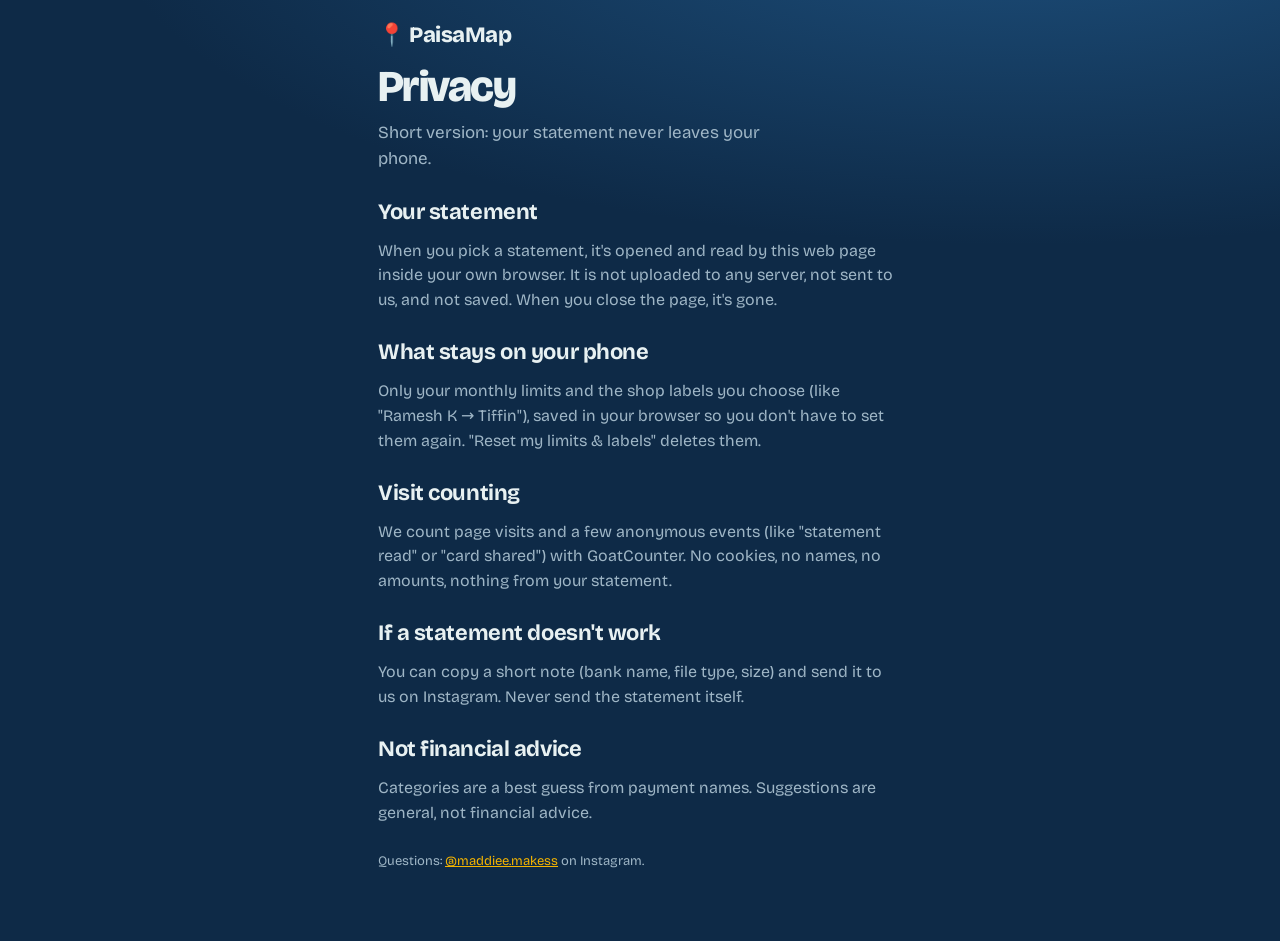
==== privacy.html @ 10bf6267 "Launch polish: link preview image, privacy page, Excel reader loads only when needed (faster first o" ====
<!doctype html><html lang="en"><head><meta charset="utf-8"><meta name="viewport" content="width=device-width, initial-scale=1">
<title>Privacy · PaisaMap</title><link rel="stylesheet" href="assets/style.css?v=9"><link rel="icon" href="icon-192.png"></head>
<body><main><header class="top"><a class="logo" href="/" style="color:inherit;text-decoration:none">📍 PaisaMap</a></header>
<section class="intro"><h1 style="font-size:44px">Privacy</h1><p>Short version: your statement never leaves your phone.</p></section>
<section class="how" style="border:0;padding:0">
<h2>Your statement</h2><p class="note" style="font-size:16px">When you pick a statement, it's opened and read by this web page inside your own browser. It is not uploaded to any server, not sent to us, and not saved. When you close the page, it's gone.</p>
<h2 style="margin-top:22px">What stays on your phone</h2><p class="note" style="font-size:16px">Only your monthly limits and the shop labels you choose (like "Ramesh K → Tiffin"), saved in your browser so you don't have to set them again. "Reset my limits &amp; labels" deletes them.</p>
<h2 style="margin-top:22px">Visit counting</h2><p class="note" style="font-size:16px">We count page visits and a few anonymous events (like "statement read" or "card shared") with GoatCounter. No cookies, no names, no amounts, nothing from your statement.</p>
<h2 style="margin-top:22px">If a statement doesn't work</h2><p class="note" style="font-size:16px">You can copy a short note (bank name, file type, size) and send it to us on Instagram. Never send the statement itself.</p>
<h2 style="margin-top:22px">Not financial advice</h2><p class="note" style="font-size:16px">Categories are a best guess from payment names. Suggestions are general, not financial advice.</p>
<p class="foot" style="text-align:left">Questions: <a href="https://www.instagram.com/maddiee.makess/">@maddiee.makess</a> on Instagram.</p>
</section></main></body></html>
---- assets/style.css ----
/* PaisaMap — money as a map. Deep sea-blue chart, marigold route, pink for spending. */
@font-face{font-family:"Bricolage";src:url(../fonts/bricolage.woff2) format("woff2");font-weight:200 800;font-display:swap}
:root{
  --sea:#0e2a47;--sea2:#123657;--sea3:#17436b;--land:#1f6f6b;--route:#f4b400;--spend:#ff5c8a;--mist:#e8f1f2;--fog:#9fb6c6;--ok:#4fd1a5;
  --line:rgba(159,182,198,.18);--r-lg:26px;--r-md:16px;--r-sm:10px;
  --ease:cubic-bezier(.2,.8,.2,1);--spring:cubic-bezier(.34,1.56,.64,1);
  --font:"Bricolage",system-ui,-apple-system,"Segoe UI",Roboto,sans-serif;
}
*{box-sizing:border-box}
html{background:var(--sea)}
body{margin:0;min-height:100vh;color:var(--mist);font:16px/1.55 var(--font);font-optical-sizing:auto;-webkit-text-size-adjust:100%;-webkit-tap-highlight-color:transparent;
  background:radial-gradient(120% 60% at 80% -10%,#1d4f7c 0,transparent 60%),var(--sea)}
main{max-width:560px;margin:0 auto;padding:0 18px 56px}
a{color:var(--route)}
button,select,input,textarea{font:inherit;color:inherit}
:focus-visible{outline:2px solid var(--route);outline-offset:3px;border-radius:6px}
.top{display:flex;align-items:center;justify-content:space-between;padding:18px 0 4px}
.logo{display:inline-flex;align-items:center;gap:6px;font-weight:800;font-size:22px;letter-spacing:-.02em}
.safe{font-size:13px;color:var(--ok)}
.hero-map{margin:0 -18px;-webkit-mask-image:radial-gradient(ellipse 70% 72% at 50% 50%,#000 50%,transparent 100%);mask-image:radial-gradient(ellipse 70% 72% at 50% 50%,#000 50%,transparent 100%)}
#route{width:100%;height:auto;display:block;overflow:hidden}
#route .trail{fill:none;stroke:var(--route);stroke-width:3;stroke-linecap:round;stroke-dasharray:2 9;opacity:.9}
#route .pin circle{fill:var(--sea);stroke:var(--fog);stroke-width:1.5;transition:stroke .3s}
#route .pin text{font-size:14px;text-anchor:middle}
#route .pin .pl{font-size:11px;font-weight:700;fill:var(--fog);font-family:var(--font)}
#route .pin .pp{transform-box:fill-box;transform-origin:center;transition:transform .45s var(--spring)}
#route .pin.hit .pp{transform:scale(1.18)}#route .pin.hit circle{stroke:var(--route)}#route .pin.hit .pl{fill:var(--route)}
#coin circle{fill:var(--route);filter:drop-shadow(0 0 8px rgba(244,180,0,.8))}
#coin text{font-size:11px;font-weight:900;text-anchor:middle;fill:var(--sea);font-family:system-ui,sans-serif}
.intro h1{font-size:clamp(40px,12.5vw,64px);line-height:.95;letter-spacing:-.035em;font-weight:800;margin:10px 0 12px;font-variation-settings:"opsz" 96}
.intro p{color:var(--fog);margin:0 0 22px;max-width:36ch;font-size:17px}
.upload{position:relative;overflow:hidden;display:flex;align-items:center;gap:14px;padding:18px 20px;border-radius:var(--r-lg);background:var(--route);color:var(--sea);cursor:pointer;
  box-shadow:0 10px 30px -10px rgba(244,180,0,.55);transition:transform .25s var(--spring),box-shadow .25s}
.upload b{display:block;font-size:20px;letter-spacing:-.01em}.upload small{display:block;font-size:14px;opacity:.75;font-weight:600}
.up-ic{display:grid;place-items:center;width:44px;height:44px;border-radius:50%;background:var(--sea);color:var(--route);font-size:22px;font-weight:900;transition:transform .35s var(--spring)}
.upload:hover{transform:translateY(-2px);box-shadow:0 16px 36px -12px rgba(244,180,0,.7)}.upload:hover .up-ic{transform:translateY(-3px)}
.upload:active{transform:scale(.97)}
.upload.on{transform:scale(1.02);box-shadow:0 0 0 6px rgba(244,180,0,.25)}
.upload.busy .up-ic{animation:spin 1s linear infinite}
@keyframes spin{to{transform:rotate(360deg)}}
.ghost{display:block;margin:12px auto 0;background:none;border:0;color:var(--mist);font-weight:700;padding:10px 6px;text-decoration:underline;text-underline-offset:4px;text-decoration-color:rgba(232,241,242,.35);cursor:pointer;transition:text-decoration-color .2s}
.ghost:hover{text-decoration-color:var(--route)}
.status{min-height:1.4em;margin:8px 0 0;color:var(--route);text-align:center;font-weight:700}.status.bad{color:var(--spend)}
.lock{color:var(--fog);text-align:center;font-size:14px;margin:4px 0 30px}
.legend h2,.how h2{font-size:22px;letter-spacing:-.02em;margin:0 0 10px}
.legend ul{list-style:none;margin:0 0 28px 14px;padding:0 0 0 14px;border-left:2px dashed rgba(244,180,0,.45)}
.legend li{position:relative;padding:8px 0 8px 18px;color:var(--fog);font-size:15px}
.legend li span{position:absolute;left:-30px;top:8px;display:grid;place-items:center;width:30px;height:30px;border-radius:50%;background:var(--sea2);border:1px solid var(--line);font-size:14px}
.legend li b{display:block;color:var(--mist);font-size:17px}
.how{border-top:1px solid var(--line);padding-top:20px}
details{border-bottom:1px solid var(--line)}details summary{cursor:pointer;font-weight:700;padding:12px 0;list-style:none;display:flex;justify-content:space-between}
details summary::-webkit-details-marker{display:none}details summary::after{content:"+";color:var(--route);font-weight:800;transition:transform .3s var(--ease)}
details[open] summary::after{transform:rotate(45deg)}details p{color:var(--fog);margin:0 0 14px}
.card details{border:0}
.foot{color:var(--fog);font-size:13px;text-align:center;margin-top:26px}
.small-btn{background:var(--sea2);border:1px solid var(--line);border-radius:99px;padding:8px 14px;font-size:14px;font-weight:700;cursor:pointer;transition:transform .2s var(--spring),background .2s}
.small-btn:hover{background:var(--sea3)}.small-btn:active{transform:scale(.95)}
.card{background:var(--sea2);border:1px solid var(--line);border-radius:var(--r-md);padding:18px;margin:14px 0}
.card h3{margin:0 0 12px;font-size:20px;letter-spacing:-.015em}.card h4{margin:16px 0 8px}
.note{color:var(--fog);font-size:14px;margin:10px 0 0}
.kicker{color:var(--fog);font-size:14px;margin:0}
.hero{background:transparent;border:0;padding:6px 0 0;margin-top:6px}
.hero h2{font-size:clamp(34px,10vw,52px);line-height:1;letter-spacing:-.035em;margin:6px 0 16px;font-weight:800}
.hero h2 b{display:block;color:var(--route)}
.row3{display:grid;grid-template-columns:repeat(3,1fr);gap:8px}.row3 div,.row2 div{background:var(--sea2);border:1px solid var(--line);border-radius:var(--r-sm);padding:10px}
.row3 span,.row2 span{display:block;font-size:12px;color:var(--fog)}.row3 b{font-size:19px}.row2 b{font-size:18px}
.g{color:var(--ok)}.r{color:var(--spend)}.y{color:var(--route)!important}
.months{margin-top:4px}.mrow{display:grid;grid-template-columns:44px 1fr auto;align-items:center;gap:10px;margin:7px 0;font-size:14px}
.mrow .mn{color:var(--fog);font-weight:700}.mt{height:12px;border-radius:99px;background:rgba(255,255,255,.06);overflow:hidden}
.mt i,.hb-t i,.lim-t i,.split i{display:block;height:100%;border-radius:99px;transform-origin:left;transform:scaleX(0);transition:transform .9s var(--ease)}
.go .mt i,.go .hb-t i,.go .lim-t i,.go .split i{transform:scaleX(1)}
.mt i{background:#4f86c6}.mrow b{white-space:nowrap;min-width:82px;text-align:right}
.mrow.hi .mn,.mrow.hi b{color:var(--route)}.mrow.hi .mt i{background:var(--route)}
.hb{display:grid;grid-template-columns:44% 1fr auto;align-items:center;gap:10px;margin:9px 0;font-size:14px}
.hb-t{background:rgba(255,255,255,.06);border-radius:99px;height:12px;overflow:hidden}
.hb-v{text-align:right;font-weight:700;white-space:nowrap}.hb-v small{display:block;font-weight:500;color:var(--fog);font-size:11px}
.small .big{margin:0;color:var(--fog)}.small .huge{font-size:48px;font-weight:800;letter-spacing:-.03em;color:var(--route);margin:0;line-height:1.1}
.reg{display:flex;align-items:center;justify-content:space-between;gap:10px;padding:10px 0;border-top:1px solid var(--line)}
.reg b{display:block}.reg small{color:var(--fog)}
select,input,textarea{background:var(--sea);border:1px solid var(--line);border-radius:var(--r-sm);padding:10px;font-size:15px}
.reg select{max-width:50%;font-size:13px;padding:7px}
.split{height:14px;border-radius:99px;background:var(--route);overflow:hidden;margin-bottom:12px}.split i{background:#7f9cc7}
.row2{display:grid;grid-template-columns:1fr 1fr;gap:8px}
.pl{display:flex;justify-content:space-between;gap:10px;padding:10px 0;border-top:1px solid var(--line);font-size:15px}.pl b{color:var(--ok);white-space:nowrap}.pl small{color:var(--fog);font-size:12px}
.tot{display:flex;justify-content:space-between;align-items:center;background:rgba(79,209,165,.12);border:1px solid rgba(79,209,165,.45);border-radius:var(--r-sm);padding:12px;margin-top:10px}.tot b{color:var(--ok);font-size:20px}
.persona{text-align:center;background:linear-gradient(160deg,var(--sea3),#3b2a6b);border:0;border-radius:var(--r-lg)}
.persona .emo{font-size:60px;margin:6px 0;display:inline-block}.persona h3{font-size:30px;margin:0}
.go .persona .emo{animation:bob 2.6s ease-in-out infinite}@keyframes bob{50%{transform:translateY(-6px) rotate(-4deg)}}
canvas{width:100%;height:auto;border-radius:var(--r-md);display:block}
.btns{display:flex;gap:10px;margin-top:12px}.btns button{flex:1;border:0;border-radius:var(--r-sm);padding:13px;font-weight:800;background:var(--route);color:var(--sea);cursor:pointer;transition:transform .2s var(--spring)}
.btns .alt{background:var(--sea3);color:var(--mist)}.btns button:active{transform:scale(.96)}
.list{max-height:420px;overflow:auto}.tx{display:grid;grid-template-columns:56px 1fr auto;gap:8px;padding:7px 0;border-top:1px solid var(--line);font-size:14px}.tx span:first-child{color:var(--fog)}
.demo-note{background:rgba(244,180,0,.12);border:1px solid rgba(244,180,0,.45);border-radius:var(--r-sm);padding:9px 12px;margin:12px 0 0;font-size:14px}
.track{border-color:rgba(244,180,0,.35)}
.alerts p{margin:0 0 8px;padding:10px 12px;border-radius:var(--r-sm);background:rgba(255,92,138,.12);border:1px solid rgba(255,92,138,.45);font-size:14px;animation:pop .5s var(--spring) both}
@keyframes pop{from{opacity:0;transform:scale(.94)}}
.lim{margin:12px 0}.lim-h{display:flex;justify-content:space-between;font-size:14px}.lim-t{height:12px;border-radius:99px;background:rgba(255,255,255,.07);overflow:hidden;margin:5px 0}
.lim-t i{background:#4f86c6}.lim.ok .lim-t i{background:var(--ok)}.lim.warn .lim-t i{background:var(--route)}.lim.over .lim-t i{background:var(--spend)}
.lim-f{display:flex;justify-content:space-between;font-size:13px;color:var(--fog)}.lim.over .lim-f{color:var(--spend)}.lim.warn .lim-f{color:var(--route)}
.link{background:none;border:0;color:var(--route);font-weight:700;padding:0;font-size:13px;text-decoration:underline;text-underline-offset:3px;cursor:pointer}
.chipb{background:var(--sea);border:1px solid var(--line);border-radius:99px;padding:6px 11px;font-size:13px;margin:3px 2px;cursor:pointer;transition:transform .2s var(--spring),border-color .2s}
.chipb:hover{border-color:var(--route)}.chipb:active{transform:scale(.94)}
.add{border-top:1px solid var(--line);margin-top:14px}.add-row{display:flex;gap:8px;margin-bottom:8px}
.add input,.add select,.add textarea{flex:1;min-width:0}.add textarea{width:100%;margin:6px 0}
.add button:not(.link){border:0;border-radius:var(--r-sm);padding:10px 18px;font-weight:800;background:var(--route);color:var(--sea);cursor:pointer;transition:transform .2s var(--spring)}
.add button:not(.link):active{transform:scale(.94)}
.go > .card,.go > .hero{animation:rise .6s var(--ease) both}
.go > :nth-child(2){animation-delay:.06s}.go > :nth-child(3){animation-delay:.12s}.go > :nth-child(4){animation-delay:.18s}.go > :nth-child(5){animation-delay:.24s}
@keyframes rise{from{opacity:0;transform:translateY(16px)}}
.ripple{position:absolute;border-radius:50%;pointer-events:none;background:rgba(255,255,255,.45);transform:scale(0);animation:rip .6s var(--ease) forwards}
@keyframes rip{to{transform:scale(1);opacity:0}}
@media (prefers-reduced-motion:reduce){*,*::before,*::after{animation:none!important;transition:none!important}.mt i,.hb-t i,.lim-t i,.split i{transform:none}}
.roast .rl{margin:0 0 10px;padding:12px 14px;border-radius:var(--r-sm);background:rgba(255,92,138,.10);border-left:3px solid var(--spend);font-weight:600}
.go .roast .rl{animation:rise .5s var(--ease) both;animation-delay:calc(.35s + var(--i) * .12s)}
.seg{display:flex;gap:6px;background:var(--sea);border:1px solid var(--line);border-radius:99px;padding:4px;margin:4px 0 12px}
.seg button{flex:1;border:0;background:none;border-radius:99px;padding:8px;font-weight:700;color:var(--fog);cursor:pointer;transition:background .25s var(--ease),color .25s}
.seg button.on{background:var(--route);color:var(--sea)}
.help{border-color:rgba(255,92,138,.45)}.help h3{margin-top:0}.help p{color:var(--fog)}.help label{display:flex;align-items:center;gap:10px;font-weight:700}.help select{flex:1}
.btnlike{display:flex;align-items:center;justify-content:center;flex:1;border-radius:var(--r-sm);padding:13px;font-weight:800;text-decoration:none;background:var(--sea3);color:var(--mist)}
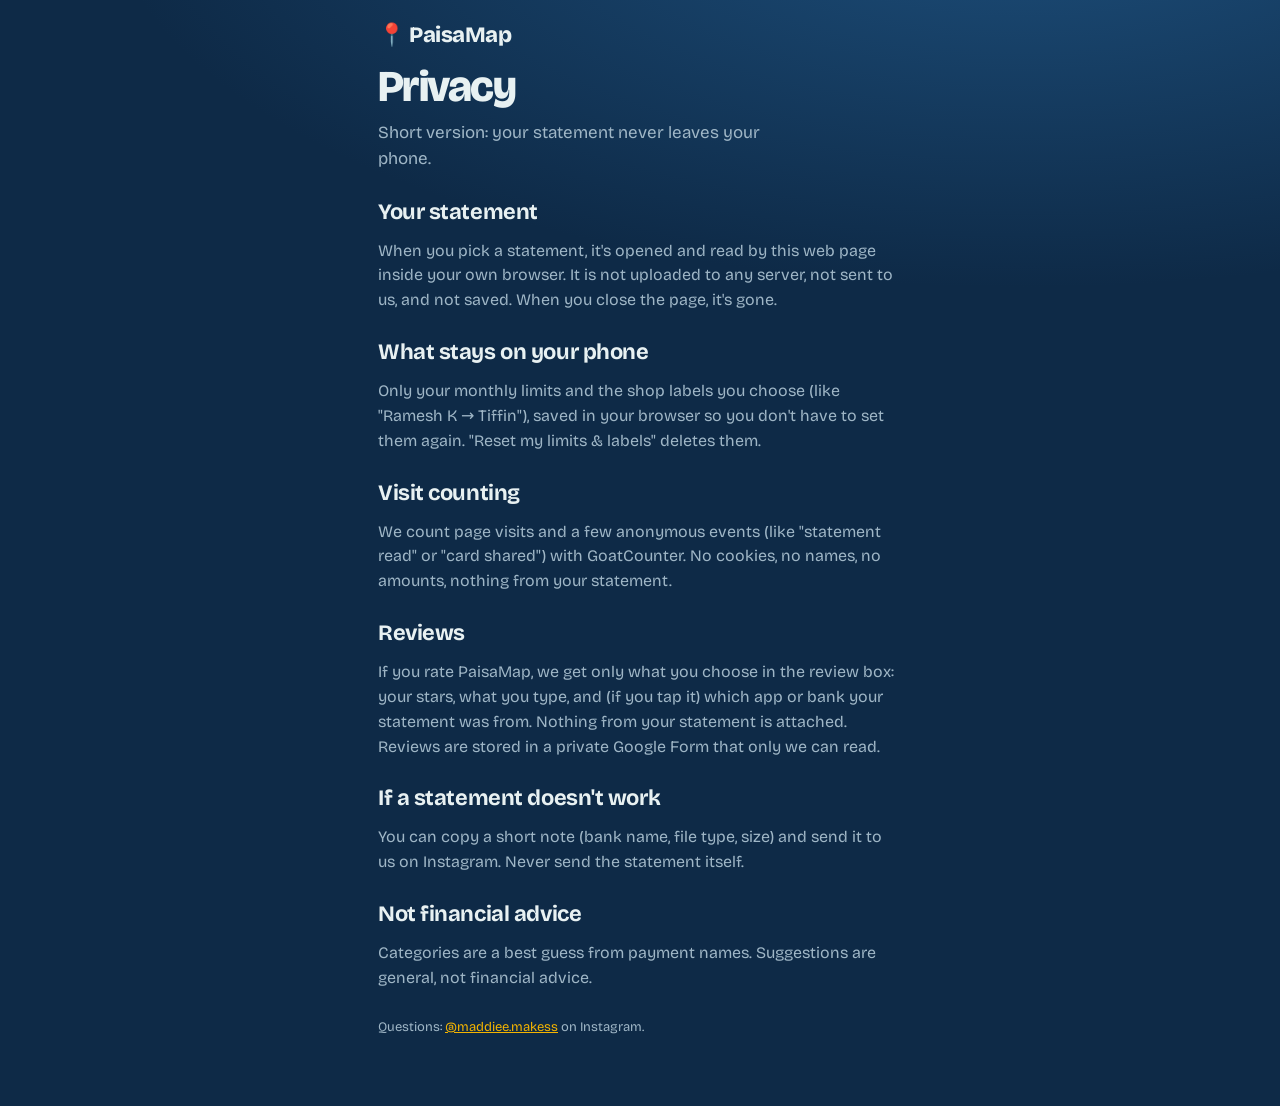
==== commit c97ddf41: "Review box: star rating, optional note and statement source, sent to a private Google Form; privacy " ====
--- a/privacy.html
+++ b/privacy.html
@@ -1,11 +1,12 @@
 <!doctype html><html lang="en"><head><meta charset="utf-8"><meta name="viewport" content="width=device-width, initial-scale=1">
-<title>Privacy · PaisaMap</title><link rel="stylesheet" href="assets/style.css?v=9"><link rel="icon" href="icon-192.png"></head>
+<title>Privacy · PaisaMap</title><link rel="stylesheet" href="assets/style.css?v=11"><link rel="icon" href="icon-192.png"></head>
 <body><main><header class="top"><a class="logo" href="/" style="color:inherit;text-decoration:none">📍 PaisaMap</a></header>
 <section class="intro"><h1 style="font-size:44px">Privacy</h1><p>Short version: your statement never leaves your phone.</p></section>
 <section class="how" style="border:0;padding:0">
 <h2>Your statement</h2><p class="note" style="font-size:16px">When you pick a statement, it's opened and read by this web page inside your own browser. It is not uploaded to any server, not sent to us, and not saved. When you close the page, it's gone.</p>
 <h2 style="margin-top:22px">What stays on your phone</h2><p class="note" style="font-size:16px">Only your monthly limits and the shop labels you choose (like "Ramesh K → Tiffin"), saved in your browser so you don't have to set them again. "Reset my limits &amp; labels" deletes them.</p>
 <h2 style="margin-top:22px">Visit counting</h2><p class="note" style="font-size:16px">We count page visits and a few anonymous events (like "statement read" or "card shared") with GoatCounter. No cookies, no names, no amounts, nothing from your statement.</p>
+<h2 style="margin-top:22px">Reviews</h2><p class="note" style="font-size:16px">If you rate PaisaMap, we get only what you choose in the review box: your stars, what you type, and (if you tap it) which app or bank your statement was from. Nothing from your statement is attached. Reviews are stored in a private Google Form that only we can read.</p>
 <h2 style="margin-top:22px">If a statement doesn't work</h2><p class="note" style="font-size:16px">You can copy a short note (bank name, file type, size) and send it to us on Instagram. Never send the statement itself.</p>
 <h2 style="margin-top:22px">Not financial advice</h2><p class="note" style="font-size:16px">Categories are a best guess from payment names. Suggestions are general, not financial advice.</p>
 <p class="foot" style="text-align:left">Questions: <a href="https://www.instagram.com/maddiee.makess/">@maddiee.makess</a> on Instagram.</p>
--- a/assets/style.css
+++ b/assets/style.css
@@ -117,3 +117,26 @@
 .seg button.on{background:var(--route);color:var(--sea)}
 .help{border-color:rgba(255,92,138,.45)}.help h3{margin-top:0}.help p{color:var(--fog)}.help label{display:flex;align-items:center;gap:10px;font-weight:700}.help select{flex:1}
 .btnlike{display:flex;align-items:center;justify-content:center;flex:1;border-radius:var(--r-sm);padding:13px;font-weight:800;text-decoration:none;background:var(--sea3);color:var(--mist)}
+
+/* review box */
+.review{border-color:rgba(244,180,0,.35)}
+.stars{display:flex;gap:6px;margin:4px 0 2px}
+.stars button{border:0;background:none;font-size:40px;line-height:1;padding:2px 4px;color:rgba(159,182,198,.28);cursor:pointer;transition:color .2s var(--ease),transform .25s var(--spring)}
+.stars button.lit{color:var(--route)}
+.stars button.pop{animation:starpop .35s var(--spring)}
+@keyframes starpop{0%{transform:scale(1)}45%{transform:scale(1.35) rotate(-8deg)}100%{transform:scale(1)}}
+.stars button:focus-visible,.chips button:focus-visible,.rv-send:focus-visible{outline:2px solid var(--route);outline-offset:2px;border-radius:8px}
+.rv-word{margin:2px 0 12px;color:var(--route);font-weight:700;min-height:1.3em}
+.review textarea{width:100%;box-sizing:border-box;background:var(--sea);border:1px solid var(--line);border-radius:var(--r-sm);padding:12px;color:var(--mist);resize:vertical}
+.review textarea:focus{outline:2px solid var(--route);outline-offset:0}
+.rv-q{margin:14px 0 8px;font-weight:700}.rv-q span{color:var(--fog);font-weight:500}
+.chips{display:flex;flex-wrap:wrap;gap:8px}
+.chips button{border:1px solid var(--line);background:var(--sea);color:var(--mist);border-radius:99px;padding:8px 14px;font-weight:600;cursor:pointer;transition:background .2s,color .2s,transform .2s var(--spring)}
+.chips button.on{background:var(--route);color:var(--sea);border-color:var(--route)}
+.chips button:active{transform:scale(.95)}
+.rv-send{display:block;width:100%;margin-top:16px;border:0;border-radius:var(--r-sm);padding:14px;font-weight:800;background:var(--route);color:var(--sea);cursor:pointer;transition:transform .2s var(--spring),opacity .2s}
+.rv-send:disabled{opacity:.4;cursor:default}.rv-send:not(:disabled):active{transform:scale(.97)}
+.rv-safe{margin:10px 0 0;font-size:13px;color:var(--fog)}
+.review.done{text-align:center;animation:fadein .4s var(--ease)}
+@keyframes fadein{from{opacity:0;transform:translateY(6px)}to{opacity:1;transform:none}}
+@media (prefers-reduced-motion:reduce){.stars button.pop,.review.done{animation:none}}
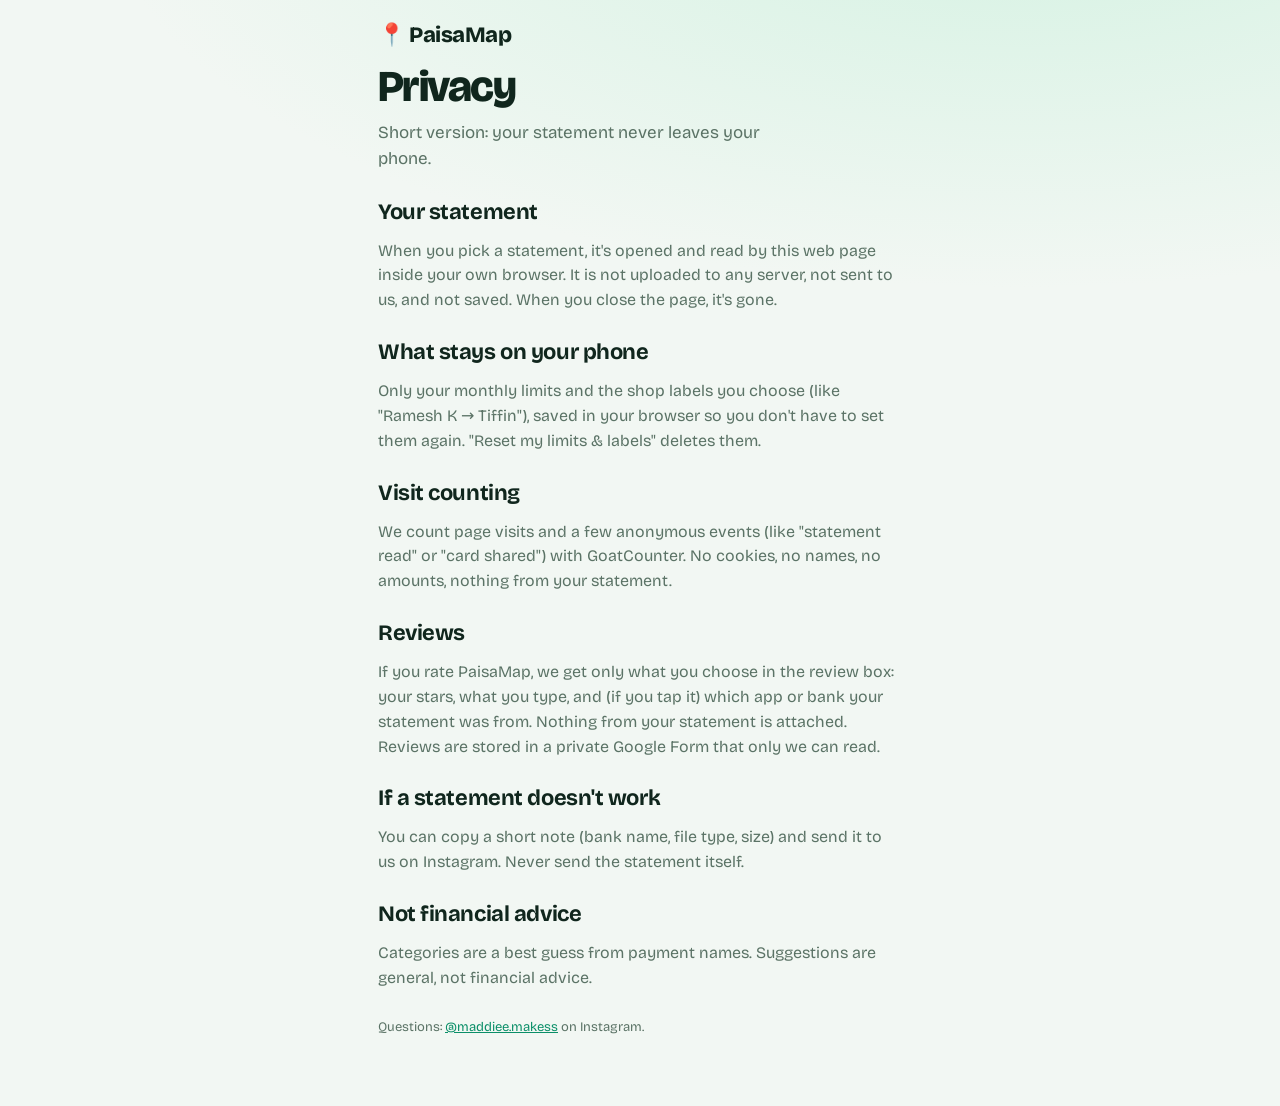
==== commit e08adfe6: "Fresh Mint theme: light mint background, green accent, gold stars; share cards, map, link preview im" ====
--- a/privacy.html
+++ b/privacy.html
@@ -1,5 +1,5 @@
 <!doctype html><html lang="en"><head><meta charset="utf-8"><meta name="viewport" content="width=device-width, initial-scale=1">
-<title>Privacy · PaisaMap</title><link rel="stylesheet" href="assets/style.css?v=11"><link rel="icon" href="icon-192.png"></head>
+<title>Privacy · PaisaMap</title><link rel="stylesheet" href="assets/style.css?v=12"><link rel="icon" href="icon-192.png"></head>
 <body><main><header class="top"><a class="logo" href="/" style="color:inherit;text-decoration:none">📍 PaisaMap</a></header>
 <section class="intro"><h1 style="font-size:44px">Privacy</h1><p>Short version: your statement never leaves your phone.</p></section>
 <section class="how" style="border:0;padding:0">
--- a/assets/style.css
+++ b/assets/style.css
@@ -1,15 +1,15 @@
-/* PaisaMap — money as a map. Deep sea-blue chart, marigold route, pink for spending. */
+/* PaisaMap — money as a map. Fresh mint: paper-white map, deep green route, red for overspending, gold for stars. */
 @font-face{font-family:"Bricolage";src:url(../fonts/bricolage.woff2) format("woff2");font-weight:200 800;font-display:swap}
 :root{
-  --sea:#0e2a47;--sea2:#123657;--sea3:#17436b;--land:#1f6f6b;--route:#f4b400;--spend:#ff5c8a;--mist:#e8f1f2;--fog:#9fb6c6;--ok:#4fd1a5;
-  --line:rgba(159,182,198,.18);--r-lg:26px;--r-md:16px;--r-sm:10px;
+  --sea:#f2f7f3;--sea2:#ffffff;--sea3:#e3eee7;--land:#cfe9db;--route:#0b8f68;--spend:#e5484d;--mist:#10261d;--fog:#5b7366;--ok:#0b8f68;--gold:#f5a524;--bar:#9fd0b8;--on:#ffffff;
+  --line:rgba(16,38,29,.10);--r-lg:26px;--r-md:16px;--r-sm:10px;
   --ease:cubic-bezier(.2,.8,.2,1);--spring:cubic-bezier(.34,1.56,.64,1);
   --font:"Bricolage",system-ui,-apple-system,"Segoe UI",Roboto,sans-serif;
 }
 *{box-sizing:border-box}
 html{background:var(--sea)}
 body{margin:0;min-height:100vh;color:var(--mist);font:16px/1.55 var(--font);font-optical-sizing:auto;-webkit-text-size-adjust:100%;-webkit-tap-highlight-color:transparent;
-  background:radial-gradient(120% 60% at 80% -10%,#1d4f7c 0,transparent 60%),var(--sea)}
+  background:radial-gradient(120% 60% at 80% -10%,#d4f2e2 0,transparent 60%),var(--sea)}
 main{max-width:560px;margin:0 auto;padding:0 18px 56px}
 a{color:var(--route)}
 button,select,input,textarea{font:inherit;color:inherit}
@@ -20,30 +20,30 @@
 .hero-map{margin:0 -18px;-webkit-mask-image:radial-gradient(ellipse 70% 72% at 50% 50%,#000 50%,transparent 100%);mask-image:radial-gradient(ellipse 70% 72% at 50% 50%,#000 50%,transparent 100%)}
 #route{width:100%;height:auto;display:block;overflow:hidden}
 #route .trail{fill:none;stroke:var(--route);stroke-width:3;stroke-linecap:round;stroke-dasharray:2 9;opacity:.9}
-#route .pin circle{fill:var(--sea);stroke:var(--fog);stroke-width:1.5;transition:stroke .3s}
+#route .pin circle{fill:var(--sea2);stroke:var(--fog);stroke-width:1.5;transition:stroke .3s}
 #route .pin text{font-size:14px;text-anchor:middle}
 #route .pin .pl{font-size:11px;font-weight:700;fill:var(--fog);font-family:var(--font)}
 #route .pin .pp{transform-box:fill-box;transform-origin:center;transition:transform .45s var(--spring)}
 #route .pin.hit .pp{transform:scale(1.18)}#route .pin.hit circle{stroke:var(--route)}#route .pin.hit .pl{fill:var(--route)}
-#coin circle{fill:var(--route);filter:drop-shadow(0 0 8px rgba(244,180,0,.8))}
-#coin text{font-size:11px;font-weight:900;text-anchor:middle;fill:var(--sea);font-family:system-ui,sans-serif}
+#coin circle{fill:var(--route);filter:drop-shadow(0 0 8px rgba(11,143,104,.8))}
+#coin text{font-size:11px;font-weight:900;text-anchor:middle;fill:var(--on);font-family:system-ui,sans-serif}
 .intro h1{font-size:clamp(40px,12.5vw,64px);line-height:.95;letter-spacing:-.035em;font-weight:800;margin:10px 0 12px;font-variation-settings:"opsz" 96}
 .intro p{color:var(--fog);margin:0 0 22px;max-width:36ch;font-size:17px}
-.upload{position:relative;overflow:hidden;display:flex;align-items:center;gap:14px;padding:18px 20px;border-radius:var(--r-lg);background:var(--route);color:var(--sea);cursor:pointer;
-  box-shadow:0 10px 30px -10px rgba(244,180,0,.55);transition:transform .25s var(--spring),box-shadow .25s}
+.upload{position:relative;overflow:hidden;display:flex;align-items:center;gap:14px;padding:18px 20px;border-radius:var(--r-lg);background:var(--route);color:var(--on);cursor:pointer;
+  box-shadow:0 10px 30px -10px rgba(11,143,104,.55);transition:transform .25s var(--spring),box-shadow .25s}
 .upload b{display:block;font-size:20px;letter-spacing:-.01em}.upload small{display:block;font-size:14px;opacity:.75;font-weight:600}
 .up-ic{display:grid;place-items:center;width:44px;height:44px;border-radius:50%;background:var(--sea);color:var(--route);font-size:22px;font-weight:900;transition:transform .35s var(--spring)}
-.upload:hover{transform:translateY(-2px);box-shadow:0 16px 36px -12px rgba(244,180,0,.7)}.upload:hover .up-ic{transform:translateY(-3px)}
+.upload:hover{transform:translateY(-2px);box-shadow:0 16px 36px -12px rgba(11,143,104,.7)}.upload:hover .up-ic{transform:translateY(-3px)}
 .upload:active{transform:scale(.97)}
-.upload.on{transform:scale(1.02);box-shadow:0 0 0 6px rgba(244,180,0,.25)}
+.upload.on{transform:scale(1.02);box-shadow:0 0 0 6px rgba(11,143,104,.25)}
 .upload.busy .up-ic{animation:spin 1s linear infinite}
 @keyframes spin{to{transform:rotate(360deg)}}
-.ghost{display:block;margin:12px auto 0;background:none;border:0;color:var(--mist);font-weight:700;padding:10px 6px;text-decoration:underline;text-underline-offset:4px;text-decoration-color:rgba(232,241,242,.35);cursor:pointer;transition:text-decoration-color .2s}
+.ghost{display:block;margin:12px auto 0;background:none;border:0;color:var(--mist);font-weight:700;padding:10px 6px;text-decoration:underline;text-underline-offset:4px;text-decoration-color:rgba(16,38,29,.3);cursor:pointer;transition:text-decoration-color .2s}
 .ghost:hover{text-decoration-color:var(--route)}
 .status{min-height:1.4em;margin:8px 0 0;color:var(--route);text-align:center;font-weight:700}.status.bad{color:var(--spend)}
 .lock{color:var(--fog);text-align:center;font-size:14px;margin:4px 0 30px}
 .legend h2,.how h2{font-size:22px;letter-spacing:-.02em;margin:0 0 10px}
-.legend ul{list-style:none;margin:0 0 28px 14px;padding:0 0 0 14px;border-left:2px dashed rgba(244,180,0,.45)}
+.legend ul{list-style:none;margin:0 0 28px 14px;padding:0 0 0 14px;border-left:2px dashed rgba(11,143,104,.45)}
 .legend li{position:relative;padding:8px 0 8px 18px;color:var(--fog);font-size:15px}
 .legend li span{position:absolute;left:-30px;top:8px;display:grid;place-items:center;width:30px;height:30px;border-radius:50%;background:var(--sea2);border:1px solid var(--line);font-size:14px}
 .legend li b{display:block;color:var(--mist);font-size:17px}
@@ -66,63 +66,63 @@
 .row3 span,.row2 span{display:block;font-size:12px;color:var(--fog)}.row3 b{font-size:19px}.row2 b{font-size:18px}
 .g{color:var(--ok)}.r{color:var(--spend)}.y{color:var(--route)!important}
 .months{margin-top:4px}.mrow{display:grid;grid-template-columns:44px 1fr auto;align-items:center;gap:10px;margin:7px 0;font-size:14px}
-.mrow .mn{color:var(--fog);font-weight:700}.mt{height:12px;border-radius:99px;background:rgba(255,255,255,.06);overflow:hidden}
+.mrow .mn{color:var(--fog);font-weight:700}.mt{height:12px;border-radius:99px;background:rgba(16,38,29,.07);overflow:hidden}
 .mt i,.hb-t i,.lim-t i,.split i{display:block;height:100%;border-radius:99px;transform-origin:left;transform:scaleX(0);transition:transform .9s var(--ease)}
 .go .mt i,.go .hb-t i,.go .lim-t i,.go .split i{transform:scaleX(1)}
-.mt i{background:#4f86c6}.mrow b{white-space:nowrap;min-width:82px;text-align:right}
+.mt i{background:var(--bar)}.mrow b{white-space:nowrap;min-width:82px;text-align:right}
 .mrow.hi .mn,.mrow.hi b{color:var(--route)}.mrow.hi .mt i{background:var(--route)}
 .hb{display:grid;grid-template-columns:44% 1fr auto;align-items:center;gap:10px;margin:9px 0;font-size:14px}
-.hb-t{background:rgba(255,255,255,.06);border-radius:99px;height:12px;overflow:hidden}
+.hb-t{background:rgba(16,38,29,.07);border-radius:99px;height:12px;overflow:hidden}
 .hb-v{text-align:right;font-weight:700;white-space:nowrap}.hb-v small{display:block;font-weight:500;color:var(--fog);font-size:11px}
 .small .big{margin:0;color:var(--fog)}.small .huge{font-size:48px;font-weight:800;letter-spacing:-.03em;color:var(--route);margin:0;line-height:1.1}
 .reg{display:flex;align-items:center;justify-content:space-between;gap:10px;padding:10px 0;border-top:1px solid var(--line)}
 .reg b{display:block}.reg small{color:var(--fog)}
 select,input,textarea{background:var(--sea);border:1px solid var(--line);border-radius:var(--r-sm);padding:10px;font-size:15px}
 .reg select{max-width:50%;font-size:13px;padding:7px}
-.split{height:14px;border-radius:99px;background:var(--route);overflow:hidden;margin-bottom:12px}.split i{background:#7f9cc7}
+.split{height:14px;border-radius:99px;background:var(--route);overflow:hidden;margin-bottom:12px}.split i{background:var(--bar)}
 .row2{display:grid;grid-template-columns:1fr 1fr;gap:8px}
 .pl{display:flex;justify-content:space-between;gap:10px;padding:10px 0;border-top:1px solid var(--line);font-size:15px}.pl b{color:var(--ok);white-space:nowrap}.pl small{color:var(--fog);font-size:12px}
-.tot{display:flex;justify-content:space-between;align-items:center;background:rgba(79,209,165,.12);border:1px solid rgba(79,209,165,.45);border-radius:var(--r-sm);padding:12px;margin-top:10px}.tot b{color:var(--ok);font-size:20px}
-.persona{text-align:center;background:linear-gradient(160deg,var(--sea3),#3b2a6b);border:0;border-radius:var(--r-lg)}
+.tot{display:flex;justify-content:space-between;align-items:center;background:rgba(11,143,104,.12);border:1px solid rgba(11,143,104,.45);border-radius:var(--r-sm);padding:12px;margin-top:10px}.tot b{color:var(--ok);font-size:20px}
+.persona{text-align:center;background:linear-gradient(160deg,#e6f6ee,#c9ecd9);border:0;border-radius:var(--r-lg)}
 .persona .emo{font-size:60px;margin:6px 0;display:inline-block}.persona h3{font-size:30px;margin:0}
 .go .persona .emo{animation:bob 2.6s ease-in-out infinite}@keyframes bob{50%{transform:translateY(-6px) rotate(-4deg)}}
 canvas{width:100%;height:auto;border-radius:var(--r-md);display:block}
-.btns{display:flex;gap:10px;margin-top:12px}.btns button{flex:1;border:0;border-radius:var(--r-sm);padding:13px;font-weight:800;background:var(--route);color:var(--sea);cursor:pointer;transition:transform .2s var(--spring)}
+.btns{display:flex;gap:10px;margin-top:12px}.btns button{flex:1;border:0;border-radius:var(--r-sm);padding:13px;font-weight:800;background:var(--route);color:var(--on);cursor:pointer;transition:transform .2s var(--spring)}
 .btns .alt{background:var(--sea3);color:var(--mist)}.btns button:active{transform:scale(.96)}
 .list{max-height:420px;overflow:auto}.tx{display:grid;grid-template-columns:56px 1fr auto;gap:8px;padding:7px 0;border-top:1px solid var(--line);font-size:14px}.tx span:first-child{color:var(--fog)}
-.demo-note{background:rgba(244,180,0,.12);border:1px solid rgba(244,180,0,.45);border-radius:var(--r-sm);padding:9px 12px;margin:12px 0 0;font-size:14px}
-.track{border-color:rgba(244,180,0,.35)}
-.alerts p{margin:0 0 8px;padding:10px 12px;border-radius:var(--r-sm);background:rgba(255,92,138,.12);border:1px solid rgba(255,92,138,.45);font-size:14px;animation:pop .5s var(--spring) both}
+.demo-note{background:rgba(11,143,104,.12);border:1px solid rgba(11,143,104,.45);border-radius:var(--r-sm);padding:9px 12px;margin:12px 0 0;font-size:14px}
+.track{border-color:rgba(11,143,104,.35)}
+.alerts p{margin:0 0 8px;padding:10px 12px;border-radius:var(--r-sm);background:rgba(229,72,77,.12);border:1px solid rgba(229,72,77,.45);font-size:14px;animation:pop .5s var(--spring) both}
 @keyframes pop{from{opacity:0;transform:scale(.94)}}
-.lim{margin:12px 0}.lim-h{display:flex;justify-content:space-between;font-size:14px}.lim-t{height:12px;border-radius:99px;background:rgba(255,255,255,.07);overflow:hidden;margin:5px 0}
-.lim-t i{background:#4f86c6}.lim.ok .lim-t i{background:var(--ok)}.lim.warn .lim-t i{background:var(--route)}.lim.over .lim-t i{background:var(--spend)}
+.lim{margin:12px 0}.lim-h{display:flex;justify-content:space-between;font-size:14px}.lim-t{height:12px;border-radius:99px;background:rgba(16,38,29,.07);overflow:hidden;margin:5px 0}
+.lim-t i{background:var(--bar)}.lim.ok .lim-t i{background:var(--ok)}.lim.warn .lim-t i{background:var(--route)}.lim.over .lim-t i{background:var(--spend)}
 .lim-f{display:flex;justify-content:space-between;font-size:13px;color:var(--fog)}.lim.over .lim-f{color:var(--spend)}.lim.warn .lim-f{color:var(--route)}
 .link{background:none;border:0;color:var(--route);font-weight:700;padding:0;font-size:13px;text-decoration:underline;text-underline-offset:3px;cursor:pointer}
 .chipb{background:var(--sea);border:1px solid var(--line);border-radius:99px;padding:6px 11px;font-size:13px;margin:3px 2px;cursor:pointer;transition:transform .2s var(--spring),border-color .2s}
 .chipb:hover{border-color:var(--route)}.chipb:active{transform:scale(.94)}
 .add{border-top:1px solid var(--line);margin-top:14px}.add-row{display:flex;gap:8px;margin-bottom:8px}
 .add input,.add select,.add textarea{flex:1;min-width:0}.add textarea{width:100%;margin:6px 0}
-.add button:not(.link){border:0;border-radius:var(--r-sm);padding:10px 18px;font-weight:800;background:var(--route);color:var(--sea);cursor:pointer;transition:transform .2s var(--spring)}
+.add button:not(.link){border:0;border-radius:var(--r-sm);padding:10px 18px;font-weight:800;background:var(--route);color:var(--on);cursor:pointer;transition:transform .2s var(--spring)}
 .add button:not(.link):active{transform:scale(.94)}
 .go > .card,.go > .hero{animation:rise .6s var(--ease) both}
 .go > :nth-child(2){animation-delay:.06s}.go > :nth-child(3){animation-delay:.12s}.go > :nth-child(4){animation-delay:.18s}.go > :nth-child(5){animation-delay:.24s}
 @keyframes rise{from{opacity:0;transform:translateY(16px)}}
-.ripple{position:absolute;border-radius:50%;pointer-events:none;background:rgba(255,255,255,.45);transform:scale(0);animation:rip .6s var(--ease) forwards}
+.ripple{position:absolute;border-radius:50%;pointer-events:none;background:rgba(11,143,104,.22);transform:scale(0);animation:rip .6s var(--ease) forwards}
 @keyframes rip{to{transform:scale(1);opacity:0}}
 @media (prefers-reduced-motion:reduce){*,*::before,*::after{animation:none!important;transition:none!important}.mt i,.hb-t i,.lim-t i,.split i{transform:none}}
-.roast .rl{margin:0 0 10px;padding:12px 14px;border-radius:var(--r-sm);background:rgba(255,92,138,.10);border-left:3px solid var(--spend);font-weight:600}
+.roast .rl{margin:0 0 10px;padding:12px 14px;border-radius:var(--r-sm);background:rgba(229,72,77,.10);border-left:3px solid var(--spend);font-weight:600}
 .go .roast .rl{animation:rise .5s var(--ease) both;animation-delay:calc(.35s + var(--i) * .12s)}
 .seg{display:flex;gap:6px;background:var(--sea);border:1px solid var(--line);border-radius:99px;padding:4px;margin:4px 0 12px}
 .seg button{flex:1;border:0;background:none;border-radius:99px;padding:8px;font-weight:700;color:var(--fog);cursor:pointer;transition:background .25s var(--ease),color .25s}
-.seg button.on{background:var(--route);color:var(--sea)}
-.help{border-color:rgba(255,92,138,.45)}.help h3{margin-top:0}.help p{color:var(--fog)}.help label{display:flex;align-items:center;gap:10px;font-weight:700}.help select{flex:1}
+.seg button.on{background:var(--route);color:var(--on)}
+.help{border-color:rgba(229,72,77,.45)}.help h3{margin-top:0}.help p{color:var(--fog)}.help label{display:flex;align-items:center;gap:10px;font-weight:700}.help select{flex:1}
 .btnlike{display:flex;align-items:center;justify-content:center;flex:1;border-radius:var(--r-sm);padding:13px;font-weight:800;text-decoration:none;background:var(--sea3);color:var(--mist)}
 
 /* review box */
-.review{border-color:rgba(244,180,0,.35)}
+.review{border-color:rgba(11,143,104,.35)}
 .stars{display:flex;gap:6px;margin:4px 0 2px}
-.stars button{border:0;background:none;font-size:40px;line-height:1;padding:2px 4px;color:rgba(159,182,198,.28);cursor:pointer;transition:color .2s var(--ease),transform .25s var(--spring)}
-.stars button.lit{color:var(--route)}
+.stars button{border:0;background:none;font-size:40px;line-height:1;padding:2px 4px;color:rgba(16,38,29,.14);cursor:pointer;transition:color .2s var(--ease),transform .25s var(--spring)}
+.stars button.lit{color:var(--gold)}
 .stars button.pop{animation:starpop .35s var(--spring)}
 @keyframes starpop{0%{transform:scale(1)}45%{transform:scale(1.35) rotate(-8deg)}100%{transform:scale(1)}}
 .stars button:focus-visible,.chips button:focus-visible,.rv-send:focus-visible{outline:2px solid var(--route);outline-offset:2px;border-radius:8px}
@@ -132,9 +132,9 @@
 .rv-q{margin:14px 0 8px;font-weight:700}.rv-q span{color:var(--fog);font-weight:500}
 .chips{display:flex;flex-wrap:wrap;gap:8px}
 .chips button{border:1px solid var(--line);background:var(--sea);color:var(--mist);border-radius:99px;padding:8px 14px;font-weight:600;cursor:pointer;transition:background .2s,color .2s,transform .2s var(--spring)}
-.chips button.on{background:var(--route);color:var(--sea);border-color:var(--route)}
+.chips button.on{background:var(--route);color:var(--on);border-color:var(--route)}
 .chips button:active{transform:scale(.95)}
-.rv-send{display:block;width:100%;margin-top:16px;border:0;border-radius:var(--r-sm);padding:14px;font-weight:800;background:var(--route);color:var(--sea);cursor:pointer;transition:transform .2s var(--spring),opacity .2s}
+.rv-send{display:block;width:100%;margin-top:16px;border:0;border-radius:var(--r-sm);padding:14px;font-weight:800;background:var(--route);color:var(--on);cursor:pointer;transition:transform .2s var(--spring),opacity .2s}
 .rv-send:disabled{opacity:.4;cursor:default}.rv-send:not(:disabled):active{transform:scale(.97)}
 .rv-safe{margin:10px 0 0;font-size:13px;color:var(--fog)}
 .review.done{text-align:center;animation:fadein .4s var(--ease)}
